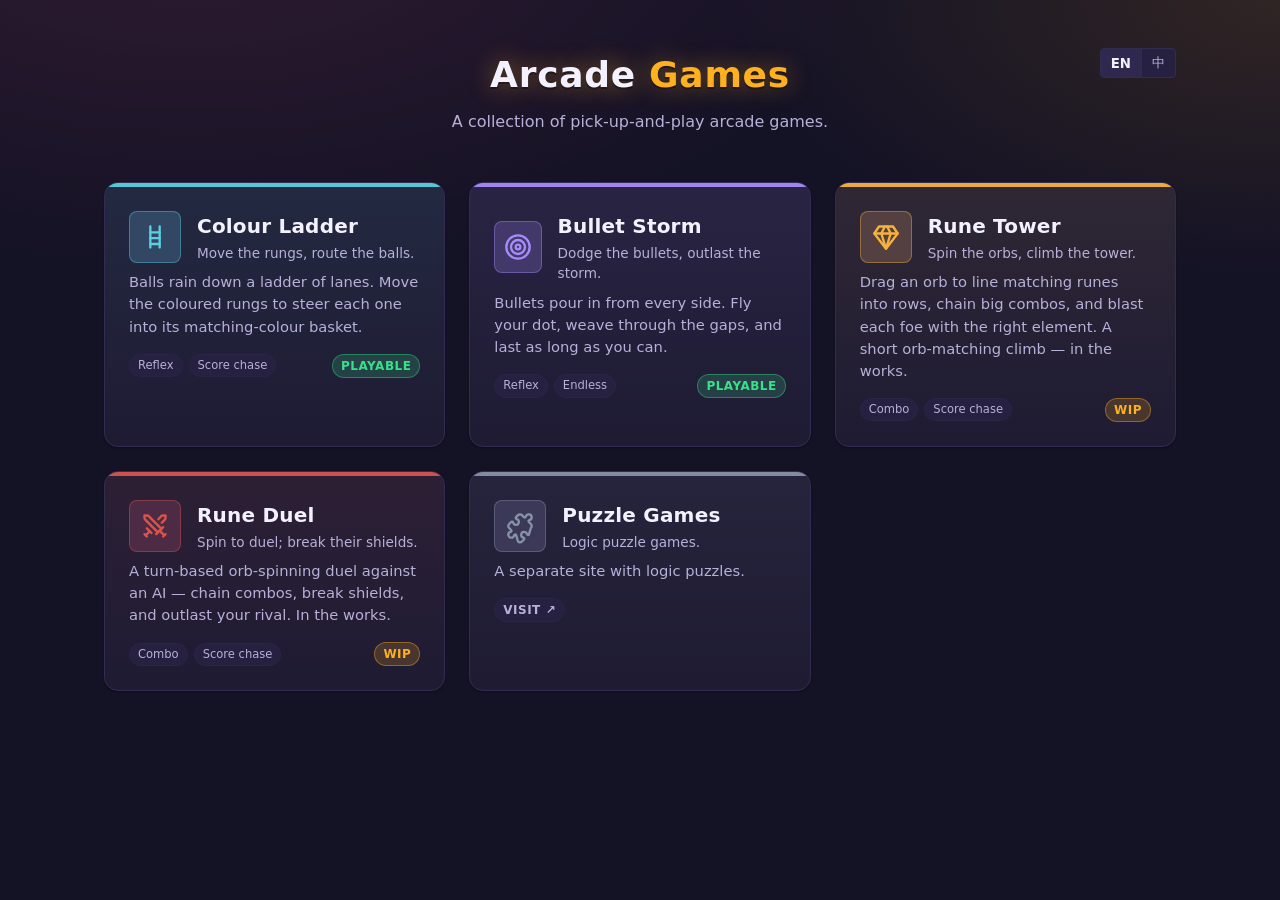
==== index.html @ f13ab1ed "feat: add Rune Duel (WIP) — orb-spinning versus duel vs AI (bounded HP race, rival shields each roun" ====
<!DOCTYPE html>
<html lang="en">
<head>
    <meta charset="UTF-8">
    <meta name="viewport" content="width=device-width, initial-scale=1.0">
    <title>Arcade Games</title>
    <link rel="icon" type="image/svg+xml" href="./favicon.svg">
    <link rel="stylesheet" href="./css/common.css">
</head>
<body>
    <div class="app-shell">
        <header class="app-header">
            <div class="lang-toggle" id="lang-toggle" role="radiogroup" data-i18n-aria-label="language">
                <button type="button" data-lang="en" role="radio" aria-checked="true">EN</button>
                <button type="button" data-lang="zh" role="radio" aria-checked="false">中</button>
            </div>
            <h1 class="app-title">Arcade<span class="title-accent"> Games</span></h1>
            <p class="app-subtitle" data-i18n="appSubtitle">A collection of pick-up-and-play arcade games.</p>
        </header>

        <main class="games-grid">
            <a class="game-card colour-ladder" href="./games/colour-ladder.html">
                <div class="game-card-header">
                    <span class="game-icon" data-icon="ladder" aria-hidden="true"></span>
                    <div>
                        <div class="game-name" data-i18n="ladderConnectName">Colour Ladder</div>
                        <div class="game-tagline" data-i18n="ladderConnectTagline">Move the rungs, route the balls.</div>
                    </div>
                </div>
                <p class="game-card-body" data-i18n="ladderConnectCardBody">
                    Balls rain down a ladder of lanes. Move the coloured rungs to steer
                    each one into its matching-colour basket.
                </p>
                <div class="game-card-footer">
                    <div class="game-card-tags">
                        <span class="tag" data-i18n="tagReflex">Reflex</span>
                        <span class="tag" data-i18n="tagScore">Score chase</span>
                    </div>
                    <span class="badge badge-playable" data-i18n="playable">Playable</span>
                </div>
            </a>

            <a class="game-card bullet-storm" href="./games/bullet-storm.html">
                <div class="game-card-header">
                    <span class="game-icon" data-icon="target" aria-hidden="true"></span>
                    <div>
                        <div class="game-name" data-i18n="dotDodgeName">Bullet Storm</div>
                        <div class="game-tagline" data-i18n="dotDodgeTagline">Dodge the bullets, outlast the storm.</div>
                    </div>
                </div>
                <p class="game-card-body" data-i18n="dotDodgeCardBody">
                    Bullets pour in from every side. Fly your dot, weave through
                    the gaps, and last as long as you can.
                </p>
                <div class="game-card-footer">
                    <div class="game-card-tags">
                        <span class="tag" data-i18n="tagReflex">Reflex</span>
                        <span class="tag" data-i18n="tagEndless">Endless</span>
                    </div>
                    <span class="badge badge-playable" data-i18n="playable">Playable</span>
                </div>
            </a>

            <a class="game-card rune-tower" href="./games/rune-tower.html">
                <div class="game-card-header">
                    <span class="game-icon" data-icon="gem" aria-hidden="true"></span>
                    <div>
                        <div class="game-name" data-i18n="runeTowerName">Rune Tower</div>
                        <div class="game-tagline" data-i18n="runeTowerTagline">Spin the orbs, climb the tower.</div>
                    </div>
                </div>
                <p class="game-card-body" data-i18n="runeTowerCardBody">
                    Drag an orb to line matching runes into rows, chain big combos,
                    and blast each foe with the right element. A short orb-matching
                    climb — in the works.
                </p>
                <div class="game-card-footer">
                    <div class="game-card-tags">
                        <span class="tag" data-i18n="tagCombo">Combo</span>
                        <span class="tag" data-i18n="tagScore">Score chase</span>
                    </div>
                    <span class="badge badge-wip" data-i18n="wip">WIP</span>
                </div>
            </a>

            <a class="game-card rune-duel" href="./games/rune-duel.html">
                <div class="game-card-header">
                    <span class="game-icon" data-icon="swords" aria-hidden="true"></span>
                    <div>
                        <div class="game-name" data-i18n="runeDuelName">Rune Duel</div>
                        <div class="game-tagline" data-i18n="runeDuelTagline">Spin to duel; break their shields.</div>
                    </div>
                </div>
                <p class="game-card-body" data-i18n="runeDuelCardBody">
                    A turn-based orb-spinning duel against an AI — chain combos,
                    break shields, and outlast your rival. In the works.
                </p>
                <div class="game-card-footer">
                    <div class="game-card-tags">
                        <span class="tag" data-i18n="tagCombo">Combo</span>
                        <span class="tag" data-i18n="tagScore">Score chase</span>
                    </div>
                    <span class="badge badge-wip" data-i18n="wip">WIP</span>
                </div>
            </a>

            <a class="game-card puzzle-link" href="https://boshow88.github.io/Puzzle-Games/index.html">
                <div class="game-card-header">
                    <span class="game-icon" data-icon="puzzle" aria-hidden="true"></span>
                    <div>
                        <div class="game-name" data-i18n="puzzleGamesName">Puzzle Games</div>
                        <div class="game-tagline" data-i18n="puzzleGamesTagline">Logic puzzle games.</div>
                    </div>
                </div>
                <p class="game-card-body" data-i18n="puzzleGamesCardBody">
                    A separate site with logic puzzles.
                </p>
                <div class="game-card-footer">
                    <span class="badge" data-i18n="visitLink">Visit ↗</span>
                </div>
            </a>

        </main>
    </div>
    <script src="./js/common.js"></script>
</body>
</html>
---- css/common.css ----
/* ================================================================
   Arcade Games — Common theme tokens + Launcher styles
   Arcade-cabinet feel: deep night surfaces, neon accents, playful.
   Sibling project (Puzzle Games) is light; this one is dark on
   purpose so the two collections read as distinct.
   ================================================================ */

:root {
    /* Surfaces */
    --bg-primary: #141225;          /* arcade cabinet night */
    --bg-secondary: #1e1b33;        /* card surface */
    --bg-tertiary: #262041;
    --bg-hover: #2f294f;

    /* Text */
    --text-primary: #f4f1ff;
    --text-secondary: #b7b0d8;
    --text-muted: #7d769c;
    --text-on-accent: #1a1730;

    /* Lines */
    --border-color: #332c52;
    --border-light: #2a2447;
    --border-strong: #453c6d;

    /* Accents */
    --accent-primary: #ffb01f;      /* arcade amber / gold */
    --accent-primary-hover: #ffc65c;
    --accent-secondary: #ff5d8f;    /* neon pink */
    --accent-success: #38e08a;
    --accent-warning: #ffb01f;
    --accent-danger: #ff5470;

    /* Per-game accent (overridden on .game-card.<game>) */
    --game-color: var(--accent-primary);

    /* Spacing */
    --space-xs: 4px;
    --space-sm: 8px;
    --space-md: 16px;
    --space-lg: 24px;
    --space-xl: 32px;
    --space-2xl: 48px;

    /* Radius */
    --radius-sm: 4px;
    --radius-md: 8px;
    --radius-lg: 14px;
    --radius-pill: 999px;

    /* Shadows / glows */
    --shadow-sm: 0 1px 2px rgba(0, 0, 0, 0.35);
    --shadow-md: 0 6px 18px rgba(0, 0, 0, 0.4);
    --shadow-lg: 0 14px 40px rgba(0, 0, 0, 0.5);
    --glow: 0 0 0 1px color-mix(in srgb, var(--game-color) 40%, transparent),
        0 8px 26px color-mix(in srgb, var(--game-color) 30%, transparent);

    /* Type */
    --font-body: -apple-system, BlinkMacSystemFont, "Segoe UI", "Noto Sans TC",
        "Microsoft JhengHei", system-ui, sans-serif;
    --font-display: "Segoe UI", "Noto Sans TC", "Microsoft JhengHei",
        system-ui, sans-serif;
    --font-mono: ui-monospace, SFMono-Regular, Menlo, Consolas, monospace;

    /* Motion */
    --transition-fast: 120ms ease;
    --transition-normal: 220ms ease;
}

/* ----------------------------------------------------------------
   Reset
   ---------------------------------------------------------------- */

*,
*::before,
*::after {
    box-sizing: border-box;
    margin: 0;
    padding: 0;
}

html {
    font-size: 16px;
    -webkit-text-size-adjust: 100%;
}

body {
    font-family: var(--font-body);
    background:
        radial-gradient(1200px 600px at 15% -10%,
            color-mix(in srgb, var(--accent-secondary) 12%, transparent), transparent 60%),
        radial-gradient(1000px 500px at 100% 0%,
            color-mix(in srgb, var(--accent-primary) 12%, transparent), transparent 55%),
        var(--bg-primary);
    background-attachment: fixed;
    color: var(--text-primary);
    line-height: 1.5;
    min-height: 100vh;
    -webkit-font-smoothing: antialiased;
    -moz-osx-font-smoothing: grayscale;
}

a {
    color: var(--accent-primary);
    text-decoration: none;
}

a:hover {
    text-decoration: underline;
}

button {
    font-family: inherit;
    cursor: pointer;
}

/* ----------------------------------------------------------------
   App shell
   ---------------------------------------------------------------- */

.app-shell {
    max-width: 1120px;
    margin: 0 auto;
    padding: var(--space-2xl) var(--space-lg) var(--space-xl);
}

.app-header {
    position: relative;
    text-align: center;
    margin-bottom: var(--space-2xl);
}

/* Language toggle. Mounted in every page's header; small 2-button
   segmented control that flips ArcadeCommon.i18n locale. */
.lang-toggle {
    display: inline-flex;
    border: 1px solid var(--border-color);
    border-radius: var(--radius-sm);
    overflow: hidden;
    background: var(--bg-tertiary);
    font-size: 0.78rem;
    line-height: 1;
}

.app-header .lang-toggle {
    position: absolute;
    top: 0;
    right: 0;
}

.lang-toggle button {
    appearance: none;
    background: transparent;
    border: 0;
    padding: 5px 10px;
    color: var(--text-secondary);
    cursor: pointer;
    font-family: inherit;
    transition: background var(--transition-fast),
        color var(--transition-fast);
}

.lang-toggle button + button {
    border-left: 1px solid var(--border-color);
}

.lang-toggle button:hover {
    background: var(--bg-hover);
    color: var(--text-primary);
}

.lang-toggle button.active {
    background: var(--bg-hover);
    color: var(--text-primary);
    font-weight: 600;
}

.app-title {
    font-family: var(--font-display);
    font-size: 2.25rem;
    font-weight: 800;
    letter-spacing: 0.02em;
    color: var(--text-primary);
    text-shadow: 0 2px 0 rgba(0, 0, 0, 0.35),
        0 0 24px color-mix(in srgb, var(--accent-primary) 45%, transparent);
}

.app-title .title-accent {
    color: var(--accent-primary);
}

.app-subtitle {
    font-size: 1rem;
    color: var(--text-secondary);
    margin-top: var(--space-sm);
}

/* ----------------------------------------------------------------
   Game cards (launcher)
   ---------------------------------------------------------------- */

.games-grid {
    display: grid;
    grid-template-columns: repeat(auto-fit, minmax(280px, 1fr));
    gap: var(--space-lg);
}

.game-card {
    position: relative;
    display: block;
    background: linear-gradient(180deg,
        color-mix(in srgb, var(--game-color) 8%, var(--bg-secondary)),
        var(--bg-secondary));
    border: 1px solid var(--border-color);
    border-radius: var(--radius-lg);
    padding: var(--space-lg);
    box-shadow: var(--shadow-sm);
    color: inherit;
    text-decoration: none;
    transition: transform var(--transition-fast),
        box-shadow var(--transition-fast),
        border-color var(--transition-fast);
    overflow: hidden;
}

.game-card::before {
    content: "";
    position: absolute;
    inset: 0 0 auto 0;
    height: 4px;
    background: var(--game-color);
    opacity: 0.95;
}

.game-card:hover {
    transform: translateY(-3px);
    box-shadow: var(--glow);
    border-color: var(--game-color);
    text-decoration: none;
}

.game-card-header {
    display: flex;
    align-items: center;
    gap: var(--space-md);
    margin-bottom: var(--space-sm);
    margin-top: var(--space-xs);
}

/* Inline icons (injected by ArcadeCommon.icons.render). They inherit
   colour via stroke: currentColor and scale with font-size (1em). */
.icon {
    flex: none;
    width: 1em;
    height: 1em;
    vertical-align: -0.125em;
    /* A few Lucide glyphs (e.g. `puzzle`) bleed a hair past the 24×24
       viewBox; inline SVGs clip by default, so opt out to avoid a cropped
       edge. Glyphs that stay inside the box are unaffected. */
    overflow: visible;
}

.game-icon {
    font-size: 1.75rem;
    line-height: 1;
    width: 52px;
    height: 52px;
    display: inline-flex;
    align-items: center;
    justify-content: center;
    border-radius: var(--radius-md);
    background: color-mix(in srgb, var(--game-color) 22%, var(--bg-tertiary));
    color: var(--game-color);
    box-shadow: inset 0 0 0 1px color-mix(in srgb, var(--game-color) 40%, transparent);
}

.game-name {
    font-family: var(--font-display);
    font-size: 1.25rem;
    font-weight: 700;
    color: var(--text-primary);
    letter-spacing: 0.01em;
}

.game-tagline {
    font-size: 0.85rem;
    color: var(--text-secondary);
    margin-top: 2px;
}

.game-card-body {
    color: var(--text-secondary);
    font-size: 0.92rem;
    margin-top: var(--space-sm);
}

.game-card-footer {
    margin-top: var(--space-md);
    display: flex;
    align-items: center;
    justify-content: space-between;
    gap: var(--space-sm);
    font-size: 0.85rem;
    color: var(--text-muted);
}

.game-card-tags {
    display: flex;
    flex-wrap: wrap;
    gap: 6px;
}

.tag {
    display: inline-block;
    padding: 2px var(--space-sm);
    border-radius: var(--radius-pill);
    font-size: 0.72rem;
    background: var(--bg-tertiary);
    color: var(--text-secondary);
    border: 1px solid var(--border-light);
}

.badge {
    display: inline-block;
    padding: 2px var(--space-sm);
    border-radius: var(--radius-pill);
    font-size: 0.75rem;
    font-weight: 700;
    text-transform: uppercase;
    letter-spacing: 0.04em;
    background: var(--bg-tertiary);
    color: var(--text-secondary);
    border: 1px solid var(--border-light);
    white-space: nowrap;
}

.badge.badge-soon {
    background: color-mix(in srgb, var(--accent-warning) 18%, transparent);
    color: var(--accent-warning);
    border-color: color-mix(in srgb, var(--accent-warning) 40%, transparent);
}

.badge.badge-playable {
    background: color-mix(in srgb, var(--accent-success) 18%, transparent);
    color: var(--accent-success);
    border-color: color-mix(in srgb, var(--accent-success) 40%, transparent);
}

.badge.badge-wip {
    background: color-mix(in srgb, var(--accent-warning) 18%, transparent);
    color: var(--accent-warning);
    border-color: color-mix(in srgb, var(--accent-warning) 40%, transparent);
}

/* Per-game accent overrides — must match the `--game-color` declared
   in each per-game HTML so the launcher card and game page agree. */
.game-card.colour-ladder  { --game-color: #5ad0e0; }
.game-card.bullet-storm   { --game-color: #a78bfa; }
.game-card.rune-tower     { --game-color: #f5b23d; }
.game-card.rune-duel      { --game-color: #d9544e; }
/* Neutral slate so the cross-link to the sister collection reads as a
   "different kind" of card, set apart from the colourful game cards —
   mirroring how Puzzle Games marks its Arcade entry. */
.game-card.puzzle-link    { --game-color: #8792a6; }

/* ----------------------------------------------------------------
   Toast (transient bottom-centre notice)
   ---------------------------------------------------------------- */

.toast {
    position: fixed;
    left: 50%;
    bottom: 28px;
    transform: translateX(-50%) translateY(12px);
    background: rgba(10, 8, 20, 0.94);
    color: #fff;
    padding: 10px 18px;
    border-radius: var(--radius-pill);
    font-size: 0.9rem;
    box-shadow: var(--shadow-md);
    border: 1px solid var(--border-strong);
    opacity: 0;
    pointer-events: none;
    transition: opacity 180ms ease, transform 180ms ease;
    z-index: 1000;
    max-width: calc(100vw - 32px);
    text-align: center;
}

.toast.toast-visible {
    opacity: 1;
    transform: translateX(-50%) translateY(0);
}

/* ----------------------------------------------------------------
   Footer
   ---------------------------------------------------------------- */

.app-footer {
    margin-top: var(--space-2xl);
    text-align: center;
    font-size: 0.85rem;
    color: var(--text-muted);
}

/* ----------------------------------------------------------------
   Responsive
   ---------------------------------------------------------------- */

@media (max-width: 600px) {
    .app-shell {
        padding: var(--space-xl) var(--space-md) var(--space-lg);
    }

    .app-title {
        font-size: 1.75rem;
    }
}
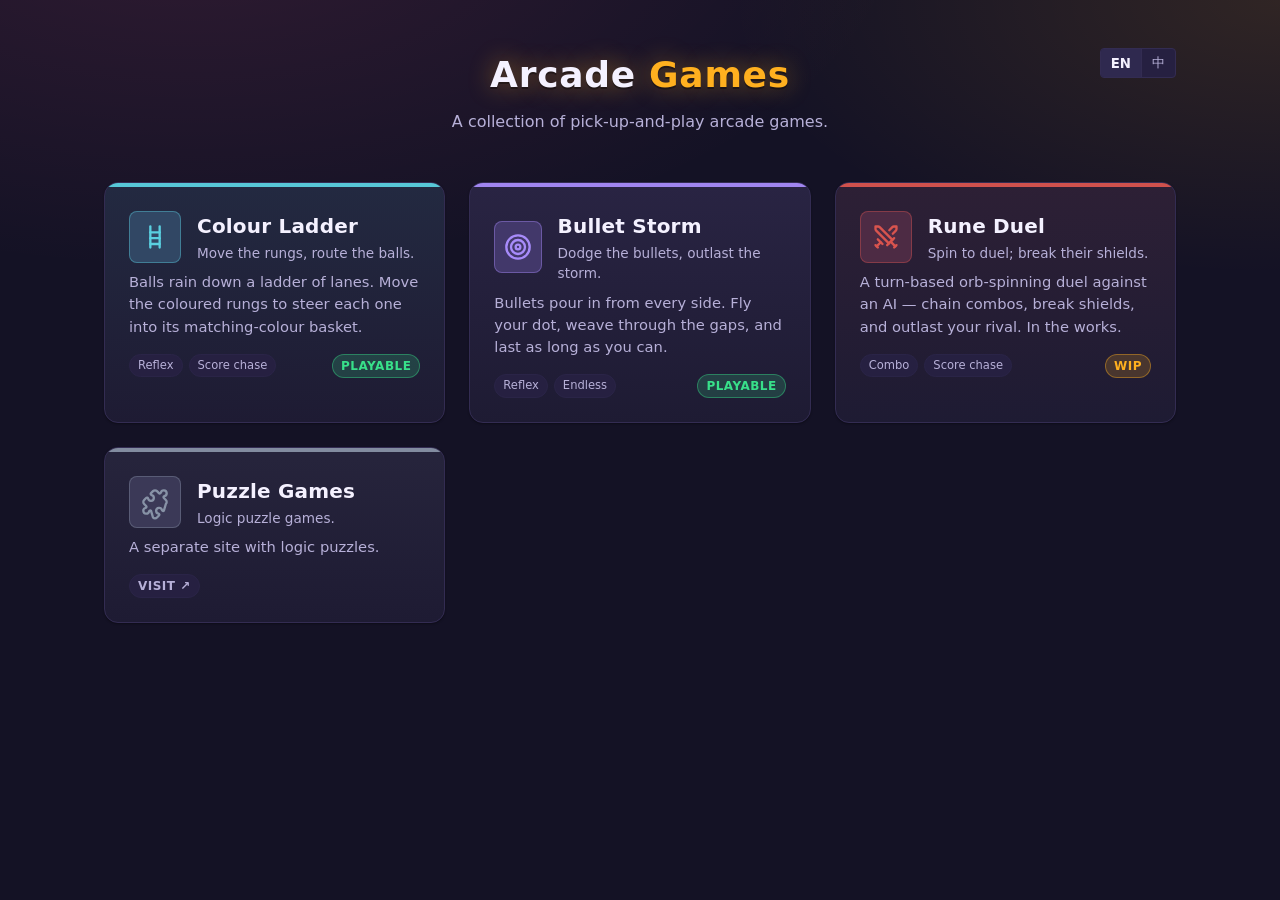
==== commit ab083f07: "Remove Rune Tower entirely: delete games/rune-tower.html + js/games/rune-tower.js, its launcher card" ====
--- a/index.html
+++ b/index.html
@@ -61,28 +61,6 @@
                 </div>
             </a>
 
-            <a class="game-card rune-tower" href="./games/rune-tower.html">
-                <div class="game-card-header">
-                    <span class="game-icon" data-icon="gem" aria-hidden="true"></span>
-                    <div>
-                        <div class="game-name" data-i18n="runeTowerName">Rune Tower</div>
-                        <div class="game-tagline" data-i18n="runeTowerTagline">Spin the orbs, climb the tower.</div>
-                    </div>
-                </div>
-                <p class="game-card-body" data-i18n="runeTowerCardBody">
-                    Drag an orb to line matching runes into rows, chain big combos,
-                    and blast each foe with the right element. A short orb-matching
-                    climb — in the works.
-                </p>
-                <div class="game-card-footer">
-                    <div class="game-card-tags">
-                        <span class="tag" data-i18n="tagCombo">Combo</span>
-                        <span class="tag" data-i18n="tagScore">Score chase</span>
-                    </div>
-                    <span class="badge badge-wip" data-i18n="wip">WIP</span>
-                </div>
-            </a>
-
             <a class="game-card rune-duel" href="./games/rune-duel.html">
                 <div class="game-card-header">
                     <span class="game-icon" data-icon="swords" aria-hidden="true"></span>
--- a/css/common.css
+++ b/css/common.css
@@ -356,7 +356,6 @@
    in each per-game HTML so the launcher card and game page agree. */
 .game-card.colour-ladder  { --game-color: #5ad0e0; }
 .game-card.bullet-storm   { --game-color: #a78bfa; }
-.game-card.rune-tower     { --game-color: #f5b23d; }
 .game-card.rune-duel      { --game-color: #d9544e; }
 /* Neutral slate so the cross-link to the sister collection reads as a
    "different kind" of card, set apart from the colourful game cards —
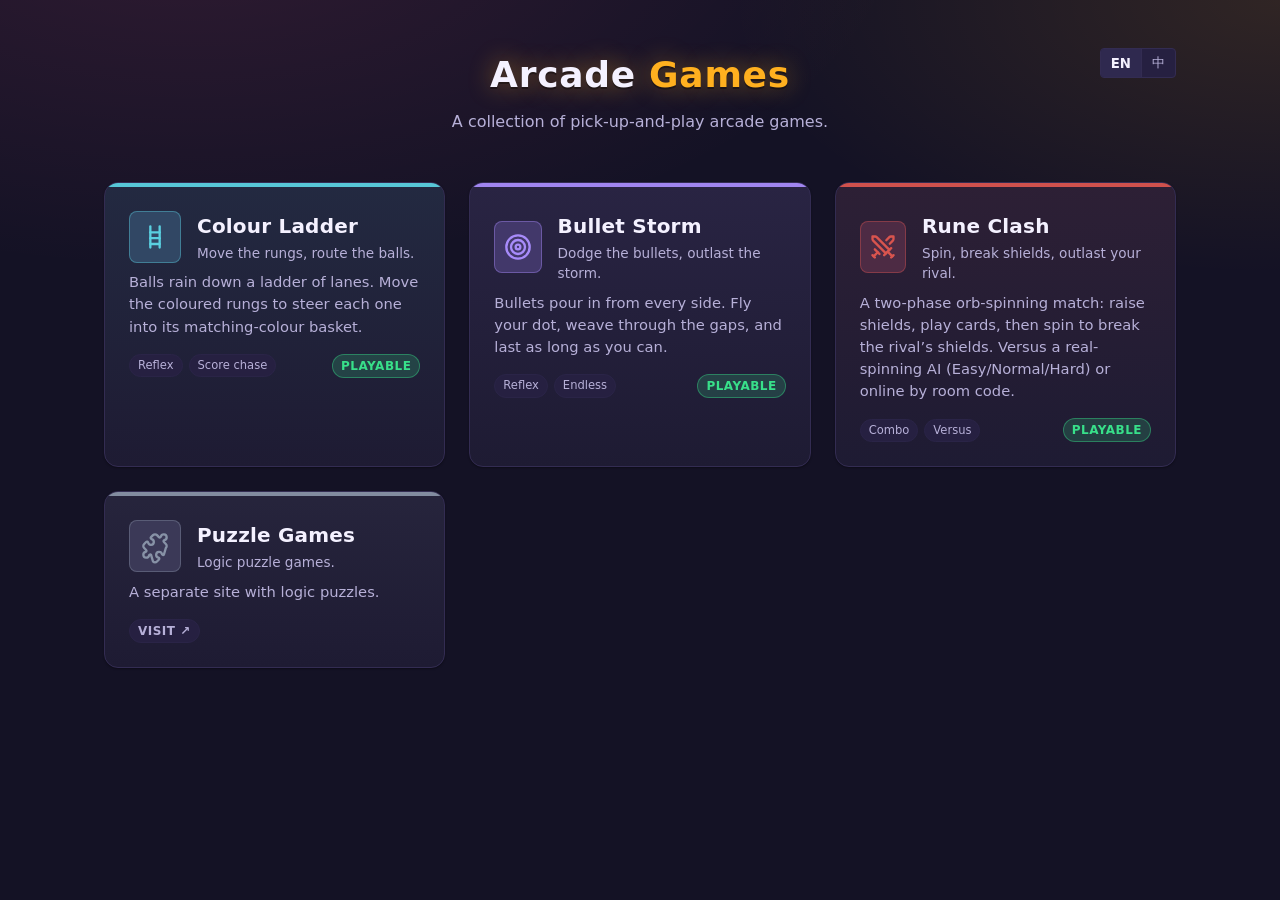
==== commit 5e0d3a85: "Rune Duel -> Rune Clash (符石交鋒): rename the game throughout — files (rune-duel.{html,js} -> rune-clas" ====
--- a/index.html
+++ b/index.html
@@ -61,24 +61,24 @@
                 </div>
             </a>
 
-            <a class="game-card rune-duel" href="./games/rune-duel.html">
+            <a class="game-card rune-clash" href="./games/rune-clash.html">
                 <div class="game-card-header">
                     <span class="game-icon" data-icon="swords" aria-hidden="true"></span>
                     <div>
-                        <div class="game-name" data-i18n="runeDuelName">Rune Duel</div>
-                        <div class="game-tagline" data-i18n="runeDuelTagline">Spin to duel; break their shields.</div>
+                        <div class="game-name" data-i18n="runeClashName">Rune Clash</div>
+                        <div class="game-tagline" data-i18n="runeClashTagline">Spin, break shields, outlast your rival.</div>
                     </div>
                 </div>
-                <p class="game-card-body" data-i18n="runeDuelCardBody">
-                    A turn-based orb-spinning duel against an AI — chain combos,
-                    break shields, and outlast your rival. In the works.
+                <p class="game-card-body" data-i18n="runeClashCardBody">
+                    A two-phase orb-spinning match: raise shields, play cards, then spin
+                    to break the rival's shields. Versus a real-spinning AI or online.
                 </p>
                 <div class="game-card-footer">
                     <div class="game-card-tags">
                         <span class="tag" data-i18n="tagCombo">Combo</span>
-                        <span class="tag" data-i18n="tagScore">Score chase</span>
+                        <span class="tag" data-i18n="tagVersus">Versus</span>
                     </div>
-                    <span class="badge badge-wip" data-i18n="wip">WIP</span>
+                    <span class="badge badge-playable" data-i18n="playable">Playable</span>
                 </div>
             </a>
 
--- a/css/common.css
+++ b/css/common.css
@@ -356,7 +356,7 @@
    in each per-game HTML so the launcher card and game page agree. */
 .game-card.colour-ladder  { --game-color: #5ad0e0; }
 .game-card.bullet-storm   { --game-color: #a78bfa; }
-.game-card.rune-duel      { --game-color: #d9544e; }
+.game-card.rune-clash     { --game-color: #d9544e; }
 /* Neutral slate so the cross-link to the sister collection reads as a
    "different kind" of card, set apart from the colourful game cards —
    mirroring how Puzzle Games marks its Arcade entry. */
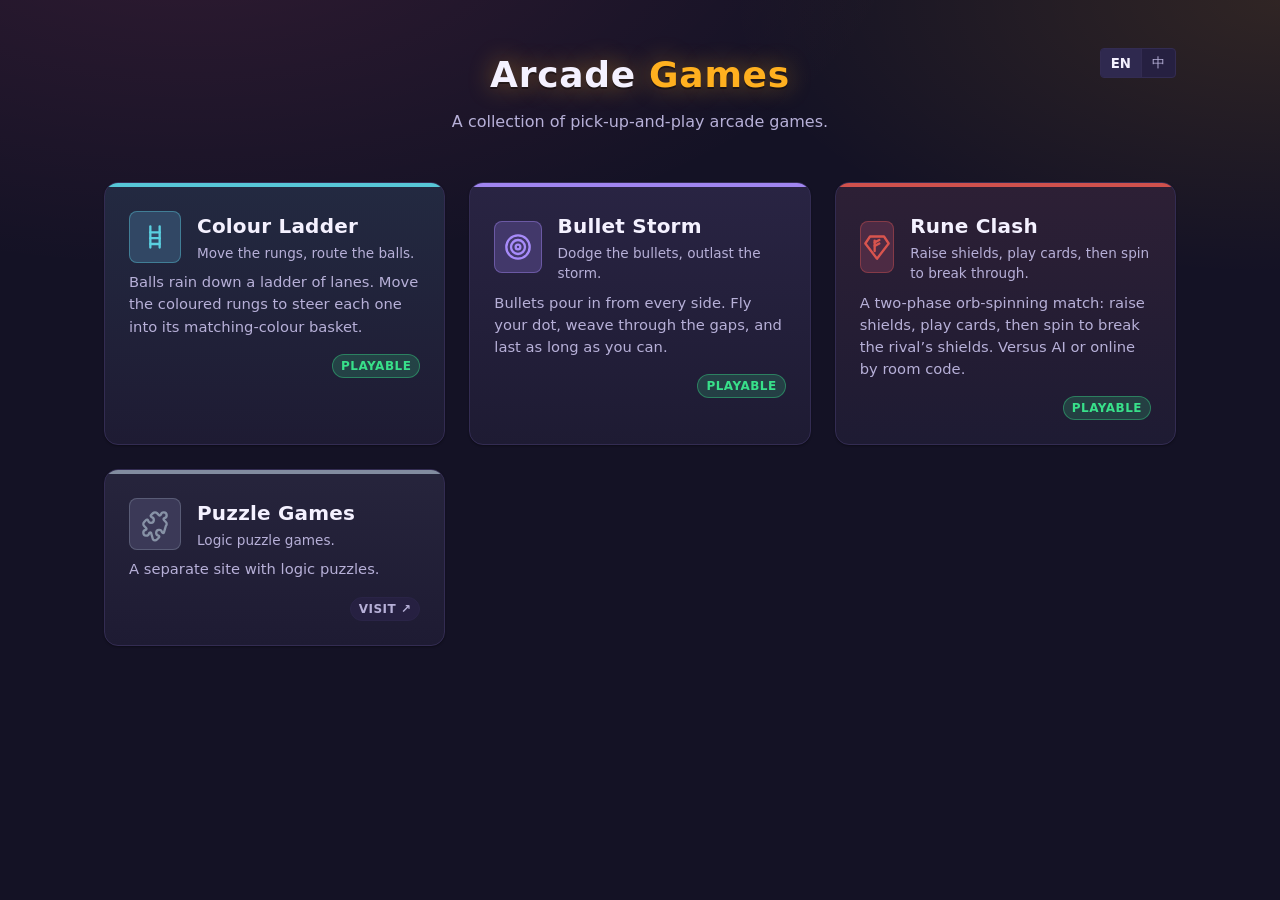
==== commit 12149c0b: "home: calmer Rune Clash copy, rune-stone icon, remove card genre tags; softer orb tilt" ====
--- a/index.html
+++ b/index.html
@@ -32,10 +32,6 @@
                     each one into its matching-colour basket.
                 </p>
                 <div class="game-card-footer">
-                    <div class="game-card-tags">
-                        <span class="tag" data-i18n="tagReflex">Reflex</span>
-                        <span class="tag" data-i18n="tagScore">Score chase</span>
-                    </div>
                     <span class="badge badge-playable" data-i18n="playable">Playable</span>
                 </div>
             </a>
@@ -53,31 +49,23 @@
                     the gaps, and last as long as you can.
                 </p>
                 <div class="game-card-footer">
-                    <div class="game-card-tags">
-                        <span class="tag" data-i18n="tagReflex">Reflex</span>
-                        <span class="tag" data-i18n="tagEndless">Endless</span>
-                    </div>
                     <span class="badge badge-playable" data-i18n="playable">Playable</span>
                 </div>
             </a>
 
             <a class="game-card rune-clash" href="./games/rune-clash.html">
                 <div class="game-card-header">
-                    <span class="game-icon" data-icon="swords" aria-hidden="true"></span>
+                    <span class="game-icon" data-icon="runestone" aria-hidden="true"></span>
                     <div>
                         <div class="game-name" data-i18n="runeClashName">Rune Clash</div>
-                        <div class="game-tagline" data-i18n="runeClashTagline">Spin, break shields, outlast your rival.</div>
+                        <div class="game-tagline" data-i18n="runeClashTagline">Raise shields, play cards, then spin to break through.</div>
                     </div>
                 </div>
                 <p class="game-card-body" data-i18n="runeClashCardBody">
                     A two-phase orb-spinning match: raise shields, play cards, then spin
-                    to break the rival's shields. Versus a real-spinning AI or online.
+                    to break the rival's shields. Versus AI or online by room code.
                 </p>
                 <div class="game-card-footer">
-                    <div class="game-card-tags">
-                        <span class="tag" data-i18n="tagCombo">Combo</span>
-                        <span class="tag" data-i18n="tagVersus">Versus</span>
-                    </div>
                     <span class="badge badge-playable" data-i18n="playable">Playable</span>
                 </div>
             </a>
--- a/css/common.css
+++ b/css/common.css
@@ -298,7 +298,7 @@
     margin-top: var(--space-md);
     display: flex;
     align-items: center;
-    justify-content: space-between;
+    justify-content: flex-end;
     gap: var(--space-sm);
     font-size: 0.85rem;
     color: var(--text-muted);
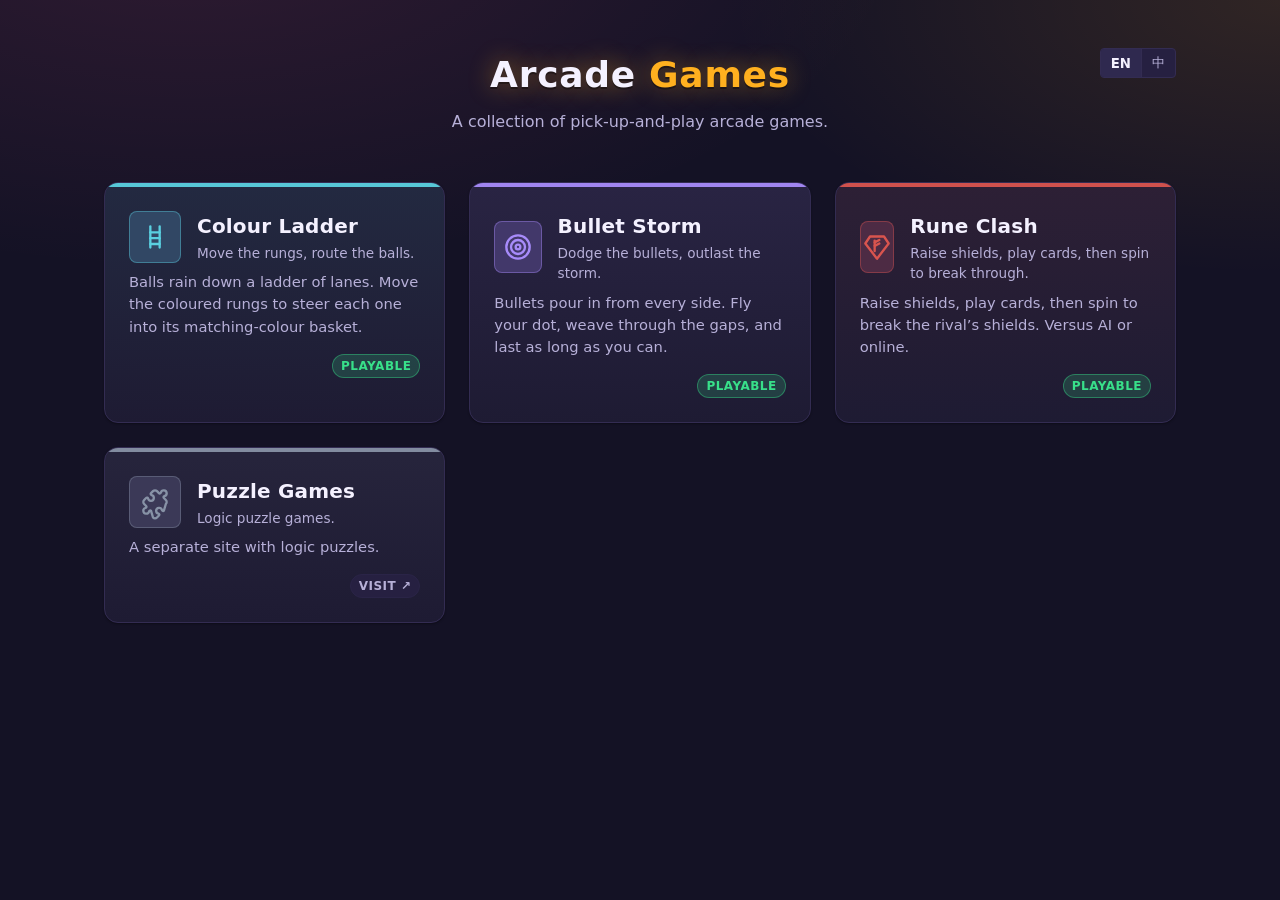
==== commit 060d07b0: "rune-clash: trim home card copy (EN/zh); enlarge played-card icon chips for clarity" ====
--- a/index.html
+++ b/index.html
@@ -62,8 +62,8 @@
                     </div>
                 </div>
                 <p class="game-card-body" data-i18n="runeClashCardBody">
-                    A two-phase orb-spinning match: raise shields, play cards, then spin
-                    to break the rival's shields. Versus AI or online by room code.
+                    Raise shields, play cards, then spin to break the rival's shields.
+                    Versus AI or online.
                 </p>
                 <div class="game-card-footer">
                     <span class="badge badge-playable" data-i18n="playable">Playable</span>
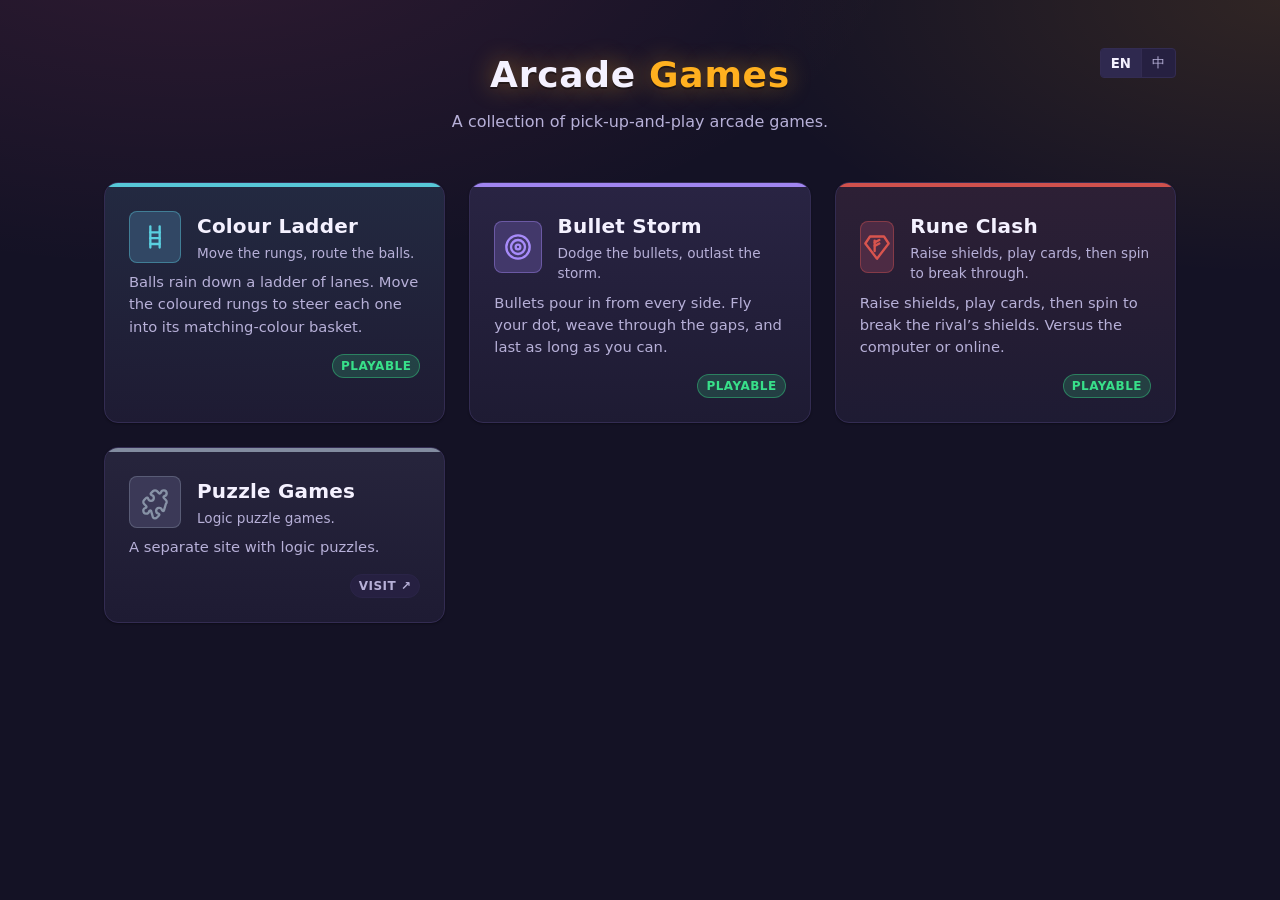
==== commit 45d650af: "rune-clash: call the solo opponent 'the computer' (not AI) in player-facing copy + docs" ====
--- a/index.html
+++ b/index.html
@@ -63,7 +63,7 @@
                 </div>
                 <p class="game-card-body" data-i18n="runeClashCardBody">
                     Raise shields, play cards, then spin to break the rival's shields.
-                    Versus AI or online.
+                    Versus the computer or online.
                 </p>
                 <div class="game-card-footer">
                     <span class="badge badge-playable" data-i18n="playable">Playable</span>
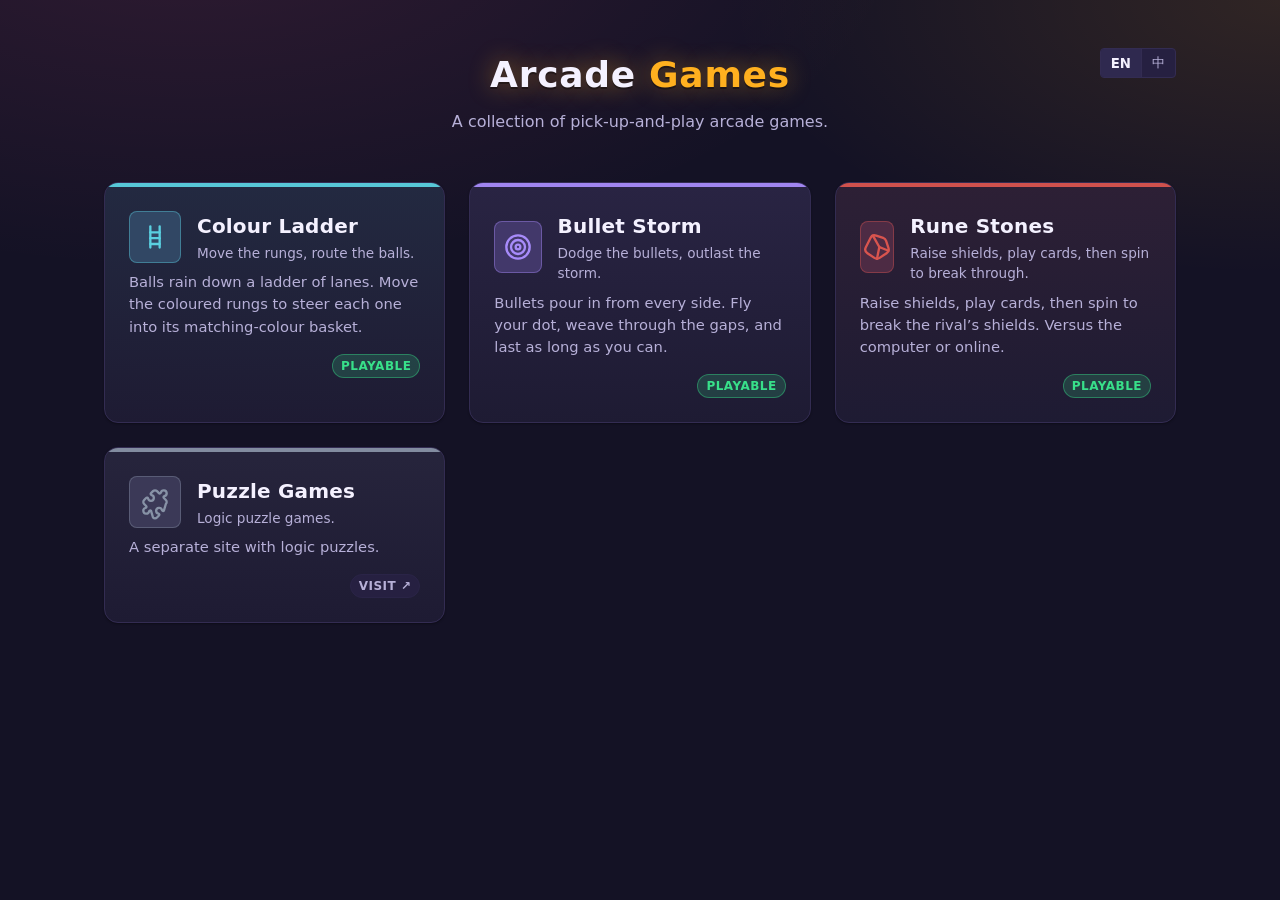
==== commit de2b979e: "rune-stones: rename Rune Clash -> Rune Stones (files + brand 'stone' icon); add Sandbag difficulty (" ====
--- a/index.html
+++ b/index.html
@@ -53,11 +53,11 @@
                 </div>
             </a>
 
-            <a class="game-card rune-clash" href="./games/rune-clash.html">
+            <a class="game-card rune-stones" href="./games/rune-stones.html">
                 <div class="game-card-header">
-                    <span class="game-icon" data-icon="runestone" aria-hidden="true"></span>
+                    <span class="game-icon" data-icon="stone" aria-hidden="true"></span>
                     <div>
-                        <div class="game-name" data-i18n="runeClashName">Rune Clash</div>
+                        <div class="game-name" data-i18n="runeClashName">Rune Stones</div>
                         <div class="game-tagline" data-i18n="runeClashTagline">Raise shields, play cards, then spin to break through.</div>
                     </div>
                 </div>
--- a/css/common.css
+++ b/css/common.css
@@ -356,7 +356,7 @@
    in each per-game HTML so the launcher card and game page agree. */
 .game-card.colour-ladder  { --game-color: #5ad0e0; }
 .game-card.bullet-storm   { --game-color: #a78bfa; }
-.game-card.rune-clash     { --game-color: #d9544e; }
+.game-card.rune-stones    { --game-color: #d9544e; }
 /* Neutral slate so the cross-link to the sister collection reads as a
    "different kind" of card, set apart from the colourful game cards —
    mirroring how Puzzle Games marks its Arcade entry. */
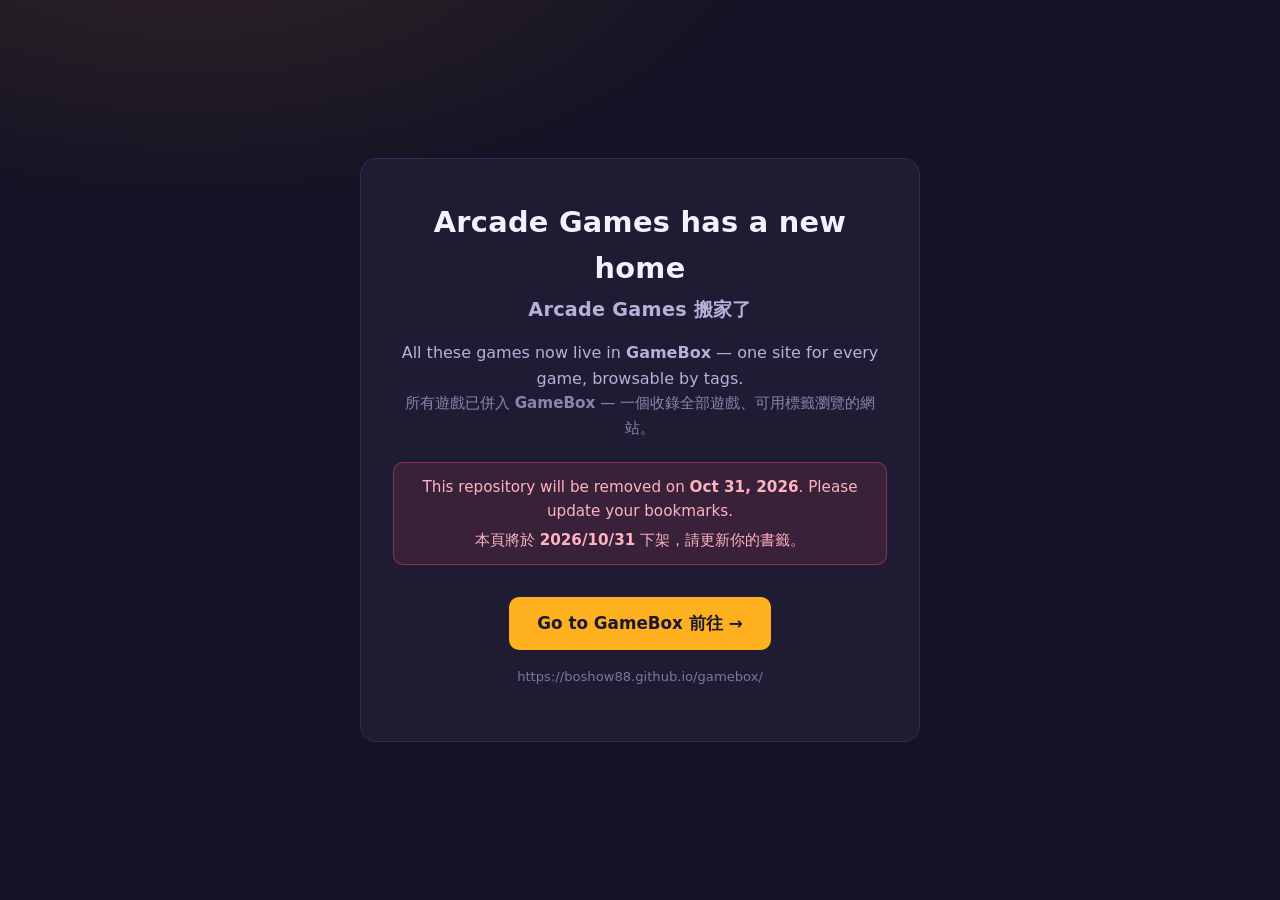
==== commit 3fb77dd5: "Retire notice: site moved to GameBox (repo removal 2026-10-31)" ====
--- a/index.html
+++ b/index.html
@@ -3,91 +3,80 @@
 <head>
     <meta charset="UTF-8">
     <meta name="viewport" content="width=device-width, initial-scale=1.0">
-    <title>Arcade Games</title>
+    <title>Arcade Games has moved → GameBox</title>
     <link rel="icon" type="image/svg+xml" href="./favicon.svg">
-    <link rel="stylesheet" href="./css/common.css">
+    <style>
+        :root { --accent: #ffb01f; }
+        * { box-sizing: border-box; margin: 0; padding: 0; }
+        body {
+            font-family: -apple-system, BlinkMacSystemFont, "Segoe UI", "Noto Sans TC",
+                "Microsoft JhengHei", system-ui, sans-serif;
+            background:
+                radial-gradient(1000px 500px at 15% -10%, rgba(255, 176, 31, 0.12), transparent 60%),
+                #141225;
+            color: #f4f1ff;
+            min-height: 100vh;
+            display: flex;
+            align-items: center;
+            justify-content: center;
+            padding: 24px;
+            line-height: 1.6;
+        }
+        .card {
+            max-width: 560px;
+            width: 100%;
+            background: #1e1b33;
+            border: 1px solid #332c52;
+            border-radius: 16px;
+            padding: 40px 32px;
+            text-align: center;
+        }
+        h1 { font-size: 1.8rem; letter-spacing: 0.01em; margin-bottom: 8px; }
+        h1 .zh { display: block; font-size: 1.2rem; color: #b7b0d8; font-weight: 600; margin-top: 4px; }
+        p { color: #b7b0d8; margin: 14px 0; }
+        p .zh { display: block; color: #8c84ad; font-size: 0.95rem; }
+        .notice {
+            margin: 22px 0;
+            padding: 12px 16px;
+            border-radius: 10px;
+            background: rgba(255, 84, 112, 0.12);
+            border: 1px solid rgba(255, 84, 112, 0.4);
+            color: #ffb3c0;
+            font-size: 0.95rem;
+        }
+        .cta {
+            display: inline-block;
+            margin-top: 10px;
+            padding: 13px 28px;
+            border-radius: 10px;
+            background: var(--accent);
+            color: #1a1730;
+            font-weight: 700;
+            font-size: 1.05rem;
+            text-decoration: none;
+        }
+        .cta:hover { filter: brightness(1.07); }
+        .url { margin-top: 16px; font-size: 0.82rem; color: #7d769c; word-break: break-all; }
+        .url a { color: #ffc65c; }
+    </style>
 </head>
 <body>
-    <div class="app-shell">
-        <header class="app-header">
-            <div class="lang-toggle" id="lang-toggle" role="radiogroup" data-i18n-aria-label="language">
-                <button type="button" data-lang="en" role="radio" aria-checked="true">EN</button>
-                <button type="button" data-lang="zh" role="radio" aria-checked="false">中</button>
-            </div>
-            <h1 class="app-title">Arcade<span class="title-accent"> Games</span></h1>
-            <p class="app-subtitle" data-i18n="appSubtitle">A collection of pick-up-and-play arcade games.</p>
-        </header>
-
-        <main class="games-grid">
-            <a class="game-card colour-ladder" href="./games/colour-ladder.html">
-                <div class="game-card-header">
-                    <span class="game-icon" data-icon="ladder" aria-hidden="true"></span>
-                    <div>
-                        <div class="game-name" data-i18n="ladderConnectName">Colour Ladder</div>
-                        <div class="game-tagline" data-i18n="ladderConnectTagline">Move the rungs, route the balls.</div>
-                    </div>
-                </div>
-                <p class="game-card-body" data-i18n="ladderConnectCardBody">
-                    Balls rain down a ladder of lanes. Move the coloured rungs to steer
-                    each one into its matching-colour basket.
-                </p>
-                <div class="game-card-footer">
-                    <span class="badge badge-playable" data-i18n="playable">Playable</span>
-                </div>
-            </a>
-
-            <a class="game-card bullet-storm" href="./games/bullet-storm.html">
-                <div class="game-card-header">
-                    <span class="game-icon" data-icon="target" aria-hidden="true"></span>
-                    <div>
-                        <div class="game-name" data-i18n="dotDodgeName">Bullet Storm</div>
-                        <div class="game-tagline" data-i18n="dotDodgeTagline">Dodge the bullets, outlast the storm.</div>
-                    </div>
-                </div>
-                <p class="game-card-body" data-i18n="dotDodgeCardBody">
-                    Bullets pour in from every side. Fly your dot, weave through
-                    the gaps, and last as long as you can.
-                </p>
-                <div class="game-card-footer">
-                    <span class="badge badge-playable" data-i18n="playable">Playable</span>
-                </div>
-            </a>
-
-            <a class="game-card rune-stones" href="./games/rune-stones.html">
-                <div class="game-card-header">
-                    <span class="game-icon" data-icon="stone" aria-hidden="true"></span>
-                    <div>
-                        <div class="game-name" data-i18n="runeClashName">Rune Stones</div>
-                        <div class="game-tagline" data-i18n="runeClashTagline">Raise shields, play cards, then spin to break through.</div>
-                    </div>
-                </div>
-                <p class="game-card-body" data-i18n="runeClashCardBody">
-                    Raise shields, play cards, then spin to break the rival's shields.
-                    Versus the computer or online.
-                </p>
-                <div class="game-card-footer">
-                    <span class="badge badge-playable" data-i18n="playable">Playable</span>
-                </div>
-            </a>
-
-            <a class="game-card puzzle-link" href="https://boshow88.github.io/Puzzle-Games/index.html">
-                <div class="game-card-header">
-                    <span class="game-icon" data-icon="puzzle" aria-hidden="true"></span>
-                    <div>
-                        <div class="game-name" data-i18n="puzzleGamesName">Puzzle Games</div>
-                        <div class="game-tagline" data-i18n="puzzleGamesTagline">Logic puzzle games.</div>
-                    </div>
-                </div>
-                <p class="game-card-body" data-i18n="puzzleGamesCardBody">
-                    A separate site with logic puzzles.
-                </p>
-                <div class="game-card-footer">
-                    <span class="badge" data-i18n="visitLink">Visit ↗</span>
-                </div>
-            </a>
-
-        </main>
+    <div class="card">
+        <h1>
+            Arcade Games has a new home
+            <span class="zh">Arcade Games 搬家了</span>
+        </h1>
+        <p>
+            All these games now live in <strong>GameBox</strong> — one site for every game,
+            browsable by tags.
+            <span class="zh">所有遊戲已併入 <strong>GameBox</strong> — 一個收錄全部遊戲、可用標籤瀏覽的網站。</span>
+        </p>
+        <div class="notice">
+            This repository will be removed on <strong>Oct 31, 2026</strong>. Please update your bookmarks.
+            <span style="display:block;margin-top:4px;">本頁將於 <strong>2026/10/31</strong> 下架，請更新你的書籤。</span>
+        </div>
+        <a class="cta" href="https://boshow88.github.io/gamebox/">Go to GameBox 前往 &rarr;</a>
+        <p class="url">https://boshow88.github.io/gamebox/</p>
     </div>
-    <script src="./js/common.js"></script>
 </body>
 </html>
